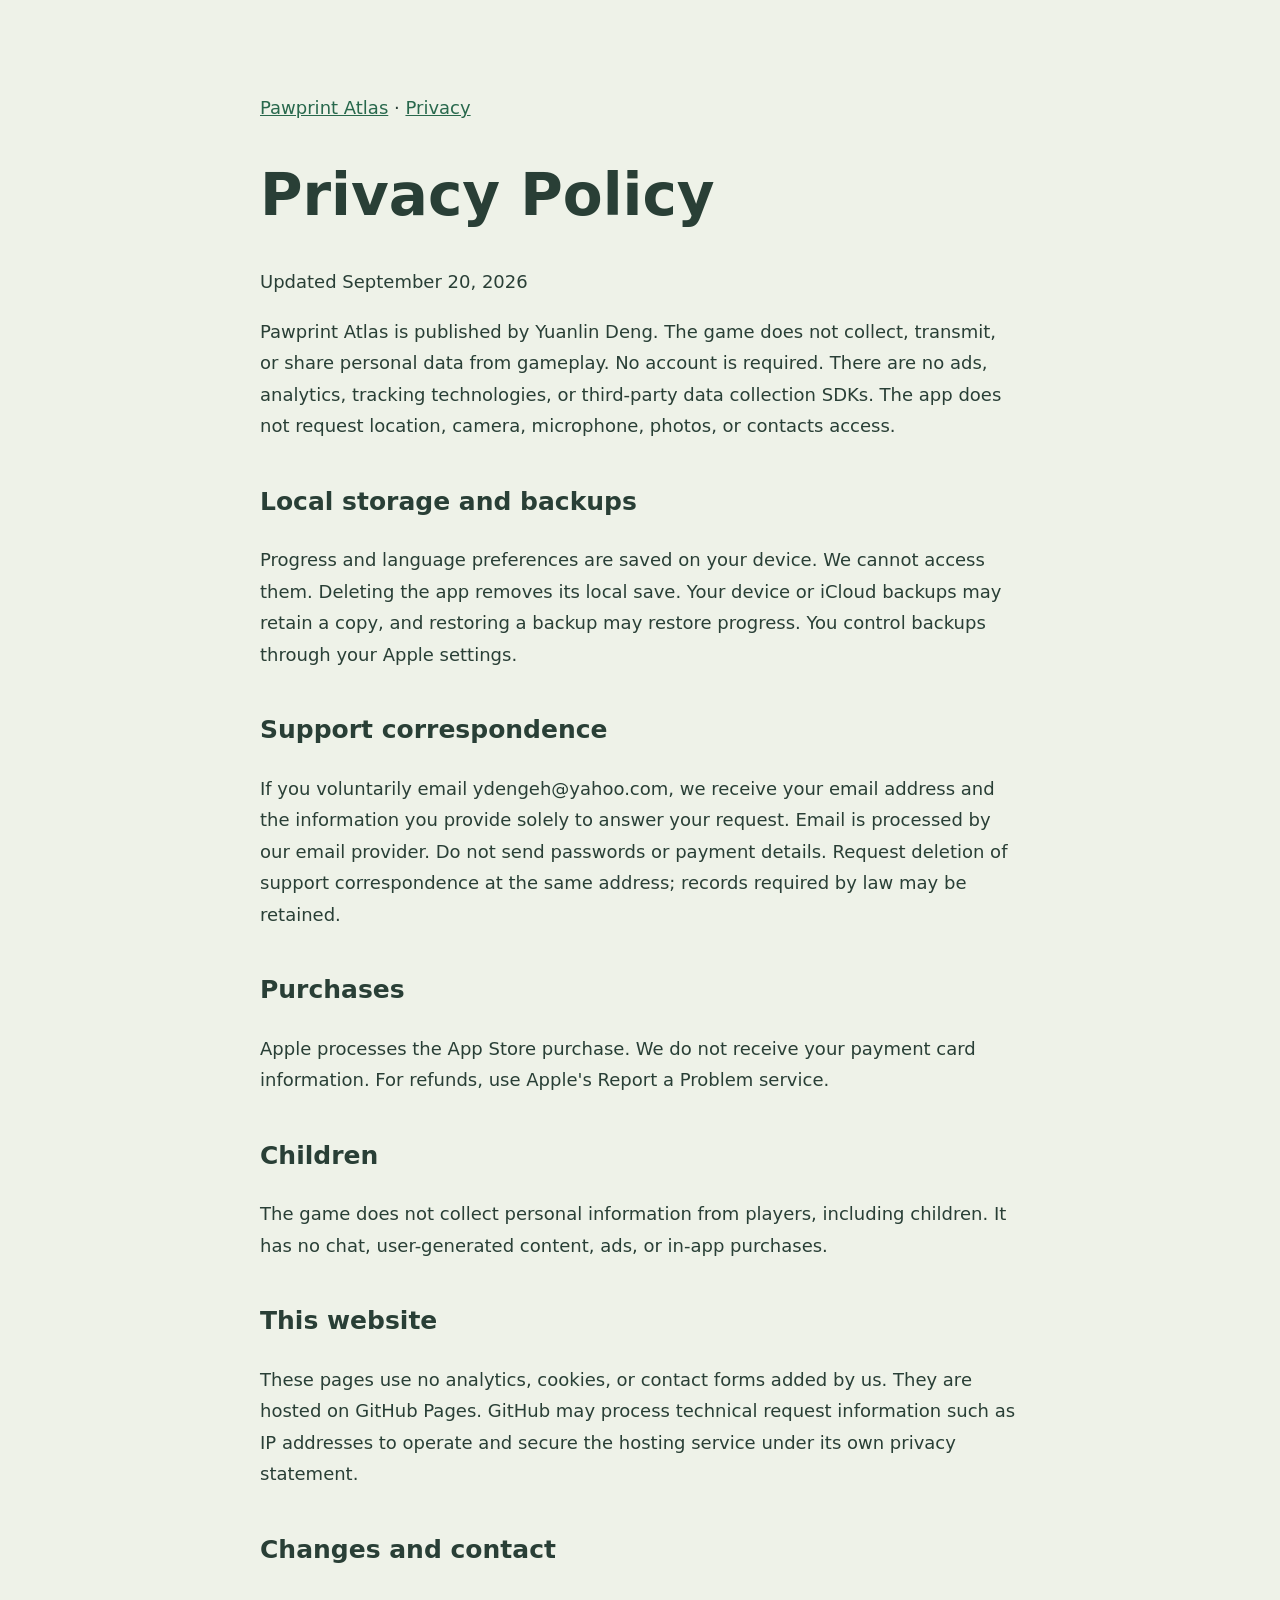
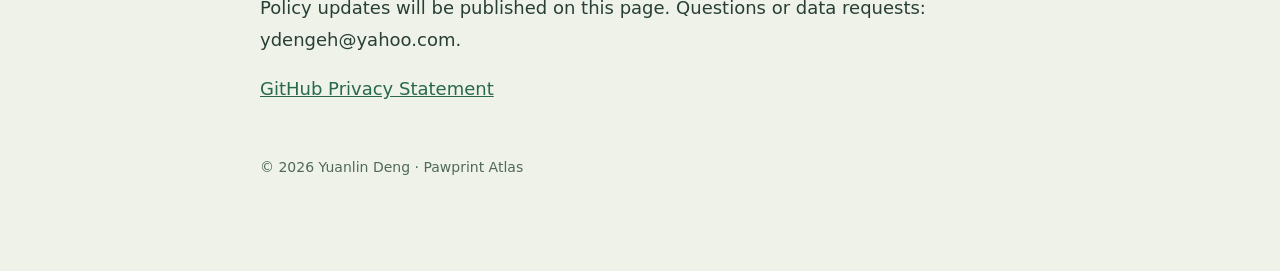
==== privacy.html @ a6886e3b "Publish Pawprint Atlas support and privacy page" ====
<!doctype html><html lang="en"><meta charset="utf-8"><meta name="viewport" content="width=device-width,initial-scale=1"><title>Pawprint Atlas · Privacy Policy</title><style>body{margin:0;background:#eef2e8;color:#293f36;font:18px/1.75 system-ui,sans-serif}main{max-width:760px;margin:60px auto;padding:32px}h1{font-size:clamp(36px,6vw,58px);line-height:1.1}h2{font-size:25px;margin-top:38px}a{color:#28684c}nav{margin-bottom:40px}footer{margin-top:50px;font-size:14px;color:#52685c}.eyebrow{letter-spacing:3px;font-size:13px}.lead{font-size:23px}</style><main><nav><a href="./">Pawprint Atlas</a> · <a href="privacy.html">Privacy</a></nav><h1>Privacy Policy</h1><p>Updated September 20, 2026</p><p>Pawprint Atlas is published by Yuanlin Deng. The game does not collect, transmit, or share personal data from gameplay. No account is required. There are no ads, analytics, tracking technologies, or third-party data collection SDKs. The app does not request location, camera, microphone, photos, or contacts access.</p><h2>Local storage and backups</h2><p>Progress and language preferences are saved on your device. We cannot access them. Deleting the app removes its local save. Your device or iCloud backups may retain a copy, and restoring a backup may restore progress. You control backups through your Apple settings.</p><h2>Support correspondence</h2><p>If you voluntarily email ydengeh@yahoo.com, we receive your email address and the information you provide solely to answer your request. Email is processed by our email provider. Do not send passwords or payment details. Request deletion of support correspondence at the same address; records required by law may be retained.</p><h2>Purchases</h2><p>Apple processes the App Store purchase. We do not receive your payment card information. For refunds, use Apple&#x27;s Report a Problem service.</p><h2>Children</h2><p>The game does not collect personal information from players, including children. It has no chat, user-generated content, ads, or in-app purchases.</p><h2>This website</h2><p>These pages use no analytics, cookies, or contact forms added by us. They are hosted on GitHub Pages. GitHub may process technical request information such as IP addresses to operate and secure the hosting service under its own privacy statement.</p><h2>Changes and contact</h2><p>Policy updates will be published on this page. Questions or data requests: ydengeh@yahoo.com.</p><p><a href="https://docs.github.com/en/site-policy/privacy-policies/github-general-privacy-statement">GitHub Privacy Statement</a></p><footer>© 2026 Yuanlin Deng · Pawprint Atlas</footer></main></html>
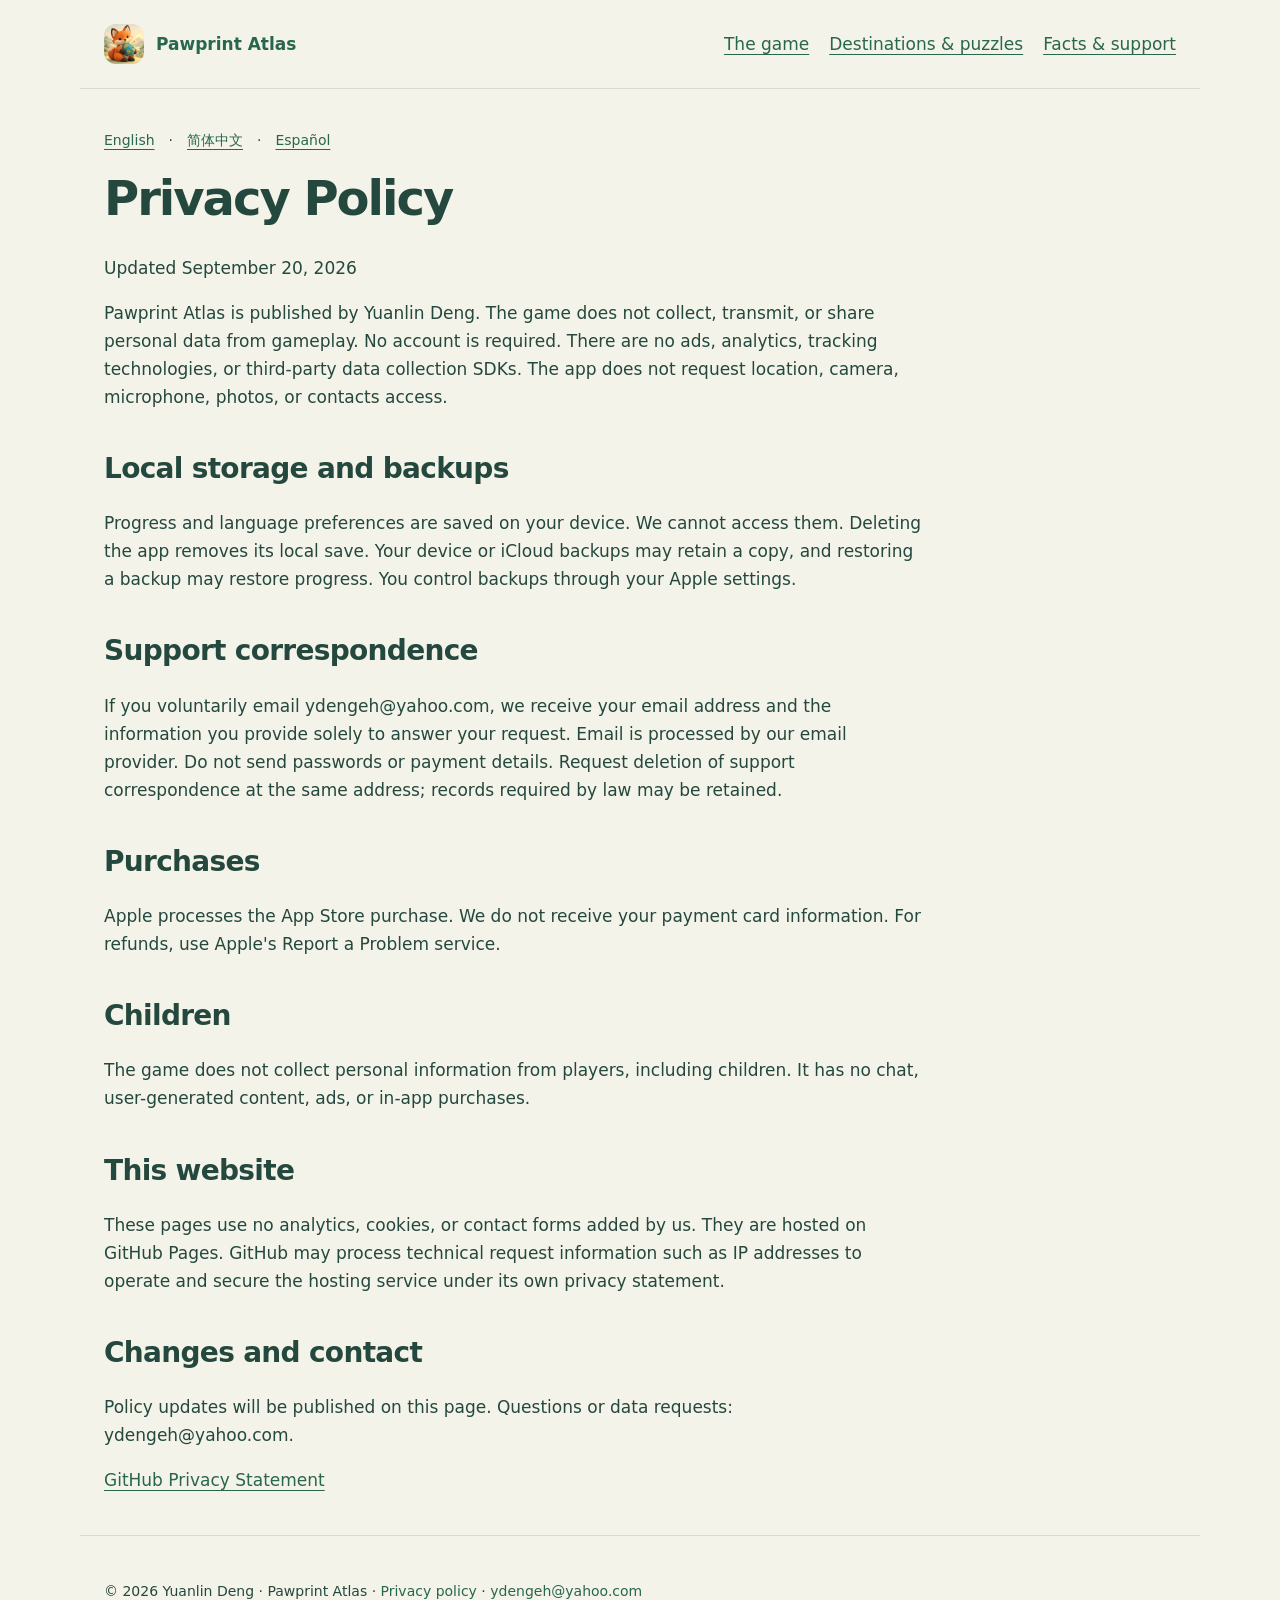
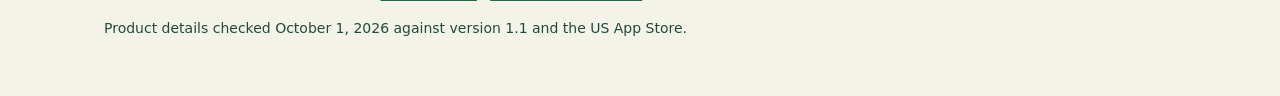
==== commit 90ab720b: "Add multilingual game pages and verified SEO product facts" ====
--- a/privacy.html
+++ b/privacy.html
@@ -1 +1,8 @@
-<!doctype html><html lang="en"><meta charset="utf-8"><meta name="viewport" content="width=device-width,initial-scale=1"><title>Pawprint Atlas · Privacy Policy</title><style>body{margin:0;background:#eef2e8;color:#293f36;font:18px/1.75 system-ui,sans-serif}main{max-width:760px;margin:60px auto;padding:32px}h1{font-size:clamp(36px,6vw,58px);line-height:1.1}h2{font-size:25px;margin-top:38px}a{color:#28684c}nav{margin-bottom:40px}footer{margin-top:50px;font-size:14px;color:#52685c}.eyebrow{letter-spacing:3px;font-size:13px}.lead{font-size:23px}</style><main><nav><a href="./">Pawprint Atlas</a> · <a href="privacy.html">Privacy</a></nav><h1>Privacy Policy</h1><p>Updated September 20, 2026</p><p>Pawprint Atlas is published by Yuanlin Deng. The game does not collect, transmit, or share personal data from gameplay. No account is required. There are no ads, analytics, tracking technologies, or third-party data collection SDKs. The app does not request location, camera, microphone, photos, or contacts access.</p><h2>Local storage and backups</h2><p>Progress and language preferences are saved on your device. We cannot access them. Deleting the app removes its local save. Your device or iCloud backups may retain a copy, and restoring a backup may restore progress. You control backups through your Apple settings.</p><h2>Support correspondence</h2><p>If you voluntarily email ydengeh@yahoo.com, we receive your email address and the information you provide solely to answer your request. Email is processed by our email provider. Do not send passwords or payment details. Request deletion of support correspondence at the same address; records required by law may be retained.</p><h2>Purchases</h2><p>Apple processes the App Store purchase. We do not receive your payment card information. For refunds, use Apple&#x27;s Report a Problem service.</p><h2>Children</h2><p>The game does not collect personal information from players, including children. It has no chat, user-generated content, ads, or in-app purchases.</p><h2>This website</h2><p>These pages use no analytics, cookies, or contact forms added by us. They are hosted on GitHub Pages. GitHub may process technical request information such as IP addresses to operate and secure the hosting service under its own privacy statement.</p><h2>Changes and contact</h2><p>Policy updates will be published on this page. Questions or data requests: ydengeh@yahoo.com.</p><p><a href="https://docs.github.com/en/site-policy/privacy-policies/github-general-privacy-statement">GitHub Privacy Statement</a></p><footer>© 2026 Yuanlin Deng · Pawprint Atlas</footer></main></html>+<!doctype html>
+<html lang="en"><head><meta charset="utf-8"><meta name="viewport" content="width=device-width,initial-scale=1">
+<title>Pawprint Atlas — Privacy Policy</title><meta name="description" content="Pawprint Atlas privacy policy: local progress storage, no in-game data collection, support email handling, Apple purchases and GitHub Pages hosting."><meta name="robots" content="index,follow,max-image-preview:large">
+<link rel="canonical" href="https://lleryholmesgit.github.io/pawprint-atlas-support/privacy.html">
+<meta property="og:type" content="website"><meta property="og:site_name" content="Pawprint Atlas"><meta property="og:title" content="Pawprint Atlas — Privacy Policy"><meta property="og:description" content="Pawprint Atlas privacy policy: local progress storage, no in-game data collection, support email handling, Apple purchases and GitHub Pages hosting."><meta property="og:url" content="https://lleryholmesgit.github.io/pawprint-atlas-support/privacy.html"><meta property="og:image" content="https://lleryholmesgit.github.io/pawprint-atlas-support/assets/icon.jpg"><meta property="og:image:width" content="512"><meta property="og:image:height" content="512"><meta property="og:image:alt" content="Pawprint Atlas app icon"><meta name="twitter:card" content="summary"><meta name="twitter:title" content="Pawprint Atlas — Privacy Policy"><meta name="twitter:description" content="Pawprint Atlas privacy policy: local progress storage, no in-game data collection, support email handling, Apple purchases and GitHub Pages hosting."><meta name="twitter:image" content="https://lleryholmesgit.github.io/pawprint-atlas-support/assets/icon.jpg">
+<meta name="apple-itunes-app" content="app-id=6814640713"><meta name="theme-color" content="#f4f3e9"><link rel="icon" href="./assets/icon.jpg"><link rel="stylesheet" href="./assets/site.css"><link rel="sitemap" type="application/xml" href="https://lleryholmesgit.github.io/pawprint-atlas-support/sitemap.xml">
+<script type="application/ld+json">{"@context": "https://schema.org", "@graph": [{"@type": "WebPage", "@id": "https://lleryholmesgit.github.io/pawprint-atlas-support/privacy.html#page", "url": "https://lleryholmesgit.github.io/pawprint-atlas-support/privacy.html", "name": "Pawprint Atlas — Privacy Policy", "description": "Pawprint Atlas privacy policy: local progress storage, no in-game data collection, support email handling, Apple purchases and GitHub Pages hosting.", "inLanguage": "en", "about": {"@id": "https://lleryholmesgit.github.io/pawprint-atlas-support/#game"}, "publisher": {"@type": "Person", "name": "Yuanlin Deng"}}]}</script></head>
+<body><a class="skip" href="#main">Skip to content</a><header><a class="brand" href="https://lleryholmesgit.github.io/pawprint-atlas-support/"><img src="./assets/icon.jpg" width="40" height="40" alt="">Pawprint Atlas</a><nav aria-label="Main navigation"><a href="https://lleryholmesgit.github.io/pawprint-atlas-support/">The game</a><a href="https://lleryholmesgit.github.io/pawprint-atlas-support/destinations.html">Destinations & puzzles</a><a href="https://lleryholmesgit.github.io/pawprint-atlas-support/facts.html">Facts & support</a></nav></header><main id="main"><div class="languages"><a lang="en" hreflang="en" href="https://lleryholmesgit.github.io/pawprint-atlas-support/">English</a> · <a lang="zh-Hans" hreflang="zh-Hans" href="https://lleryholmesgit.github.io/pawprint-atlas-support/zh/">简体中文</a> · <a lang="es" hreflang="es" href="https://lleryholmesgit.github.io/pawprint-atlas-support/es/">Español</a></div><div class="prose"><h1>Privacy Policy</h1><p>Updated September 20, 2026</p><p>Pawprint Atlas is published by Yuanlin Deng. The game does not collect, transmit, or share personal data from gameplay. No account is required. There are no ads, analytics, tracking technologies, or third-party data collection SDKs. The app does not request location, camera, microphone, photos, or contacts access.</p><h2>Local storage and backups</h2><p>Progress and language preferences are saved on your device. We cannot access them. Deleting the app removes its local save. Your device or iCloud backups may retain a copy, and restoring a backup may restore progress. You control backups through your Apple settings.</p><h2>Support correspondence</h2><p>If you voluntarily email ydengeh@yahoo.com, we receive your email address and the information you provide solely to answer your request. Email is processed by our email provider. Do not send passwords or payment details. Request deletion of support correspondence at the same address; records required by law may be retained.</p><h2>Purchases</h2><p>Apple processes the App Store purchase. We do not receive your payment card information. For refunds, use Apple&#x27;s Report a Problem service.</p><h2>Children</h2><p>The game does not collect personal information from players, including children. It has no chat, user-generated content, ads, or in-app purchases.</p><h2>This website</h2><p>These pages use no analytics, cookies, or contact forms added by us. They are hosted on GitHub Pages. GitHub may process technical request information such as IP addresses to operate and secure the hosting service under its own privacy statement.</p><h2>Changes and contact</h2><p>Policy updates will be published on this page. Questions or data requests: ydengeh@yahoo.com.</p><p><a href="https://docs.github.com/en/site-policy/privacy-policies/github-general-privacy-statement">GitHub Privacy Statement</a></p></div></main><footer><p>© 2026 Yuanlin Deng · Pawprint Atlas · <a href="https://lleryholmesgit.github.io/pawprint-atlas-support/privacy.html">Privacy policy</a> · <a href="mailto:ydengeh@yahoo.com">ydengeh@yahoo.com</a></p><p>Product details checked October 1, 2026 against version 1.1 and the US App Store.</p></footer></body></html>
--- a/assets/site.css
+++ b/assets/site.css
@@ -0,0 +1 @@
+*{box-sizing:border-box}html{scroll-behavior:smooth}body{margin:0;background:#f4f3e9;color:#24483e;font:17px/1.65 system-ui,-apple-system,sans-serif}a{color:#28664d;text-underline-offset:4px}a:focus-visible{outline:3px solid #ae502b;outline-offset:5px}header,main,footer{max-width:1120px;margin:auto;padding:24px}header{display:flex;justify-content:space-between;gap:20px;align-items:center;flex-wrap:wrap;border-bottom:1px solid #d5ddce}nav,.languages{display:flex;gap:20px;flex-wrap:wrap}.brand{font-weight:750;text-decoration:none;display:flex;align-items:center;gap:12px}.brand img{border-radius:12px}.languages{font-size:14px;margin-top:16px;gap:14px}.hero{display:grid;grid-template-columns:1.25fr 1fr;align-items:center;gap:64px;padding:56px 0 42px}.eyebrow{font-size:12px;font-weight:750;letter-spacing:2px;color:#7b5637}h1{font-size:clamp(36px,5.2vw,66px);line-height:1.12;letter-spacing:-2px;margin:20px 0 28px;white-space:pre-line}h2{font-size:clamp(27px,3vw,38px);line-height:1.25;letter-spacing:-.7px}h3{font-size:21px;line-height:1.35}.lead{font-size:20px;max-width:720px}.button{display:inline-block;background:#285d48;color:white;padding:14px 24px;border-radius:40px;text-decoration:none;font-weight:700;margin:14px 0}.small{font-size:14px;color:#526658}.hero figure{margin:0;max-width:260px;justify-self:center}.hero img{width:100%;height:auto;display:block;border-radius:26px;box-shadow:0 22px 60px #36513a24}.stats{display:grid;grid-template-columns:repeat(3,1fr);gap:24px;padding:28px 0;border-top:1px solid #ccd8c6;border-bottom:1px solid #ccd8c6}.stats strong{display:block;font-size:36px;font-weight:650}.stats span{font-size:15px}section{margin:64px 0}.cards{display:grid;grid-template-columns:repeat(3,1fr);gap:26px;margin-top:32px}.card{background:#fffdf6;padding:20px;border-radius:24px}.card img{display:block;width:100%;height:auto;border-radius:16px}.card h3{margin-bottom:8px}.card p{font-size:16px}details{border-bottom:1px solid #ccd8c6;padding:20px 0;max-width:850px}summary{font-weight:650;cursor:pointer}details p{margin-bottom:4px}.callout{background:#e5eddd;border-radius:24px;padding:32px}.table-wrap{overflow-x:auto}table{border-collapse:collapse;width:100%;font-size:16px}th,td{text-align:left;vertical-align:top;padding:16px 12px;border-bottom:1px solid #d5ddce}th{background:#e5eddd}tr.secret{background:#f0e9f3}.prose{max-width:820px}.prose h1{font-size:48px}.prose h2{font-size:28px;margin-top:40px}li{margin:12px 0}footer{border-top:1px solid #d5ddce;font-size:14px;padding-top:30px;padding-bottom:42px}.fact-list{display:grid;grid-template-columns:170px 1fr;gap:12px 24px}.fact-list dt{font-weight:700}.fact-list dd{margin:0}.skip{position:absolute;left:-9999px}.skip:focus{left:16px;top:12px;background:white;padding:12px;z-index:3}@media(max-width:700px){header,main,footer{padding:20px}nav{gap:12px;font-size:14px}.hero{grid-template-columns:1fr;gap:30px;padding-top:25px}.hero figure{max-width:290px}.hero h1{letter-spacing:-1px}.cards{grid-template-columns:1fr}.card{max-width:400px;margin:auto}.stats{gap:12px}.stats strong{font-size:29px}.stats span{font-size:13px}section{margin:44px 0}.fact-list{grid-template-columns:1fr;gap:4px}.fact-list dd{margin-bottom:16px}.prose h1{font-size:36px}.callout{padding:24px}}@media(prefers-reduced-motion:reduce){html{scroll-behavior:auto}}
